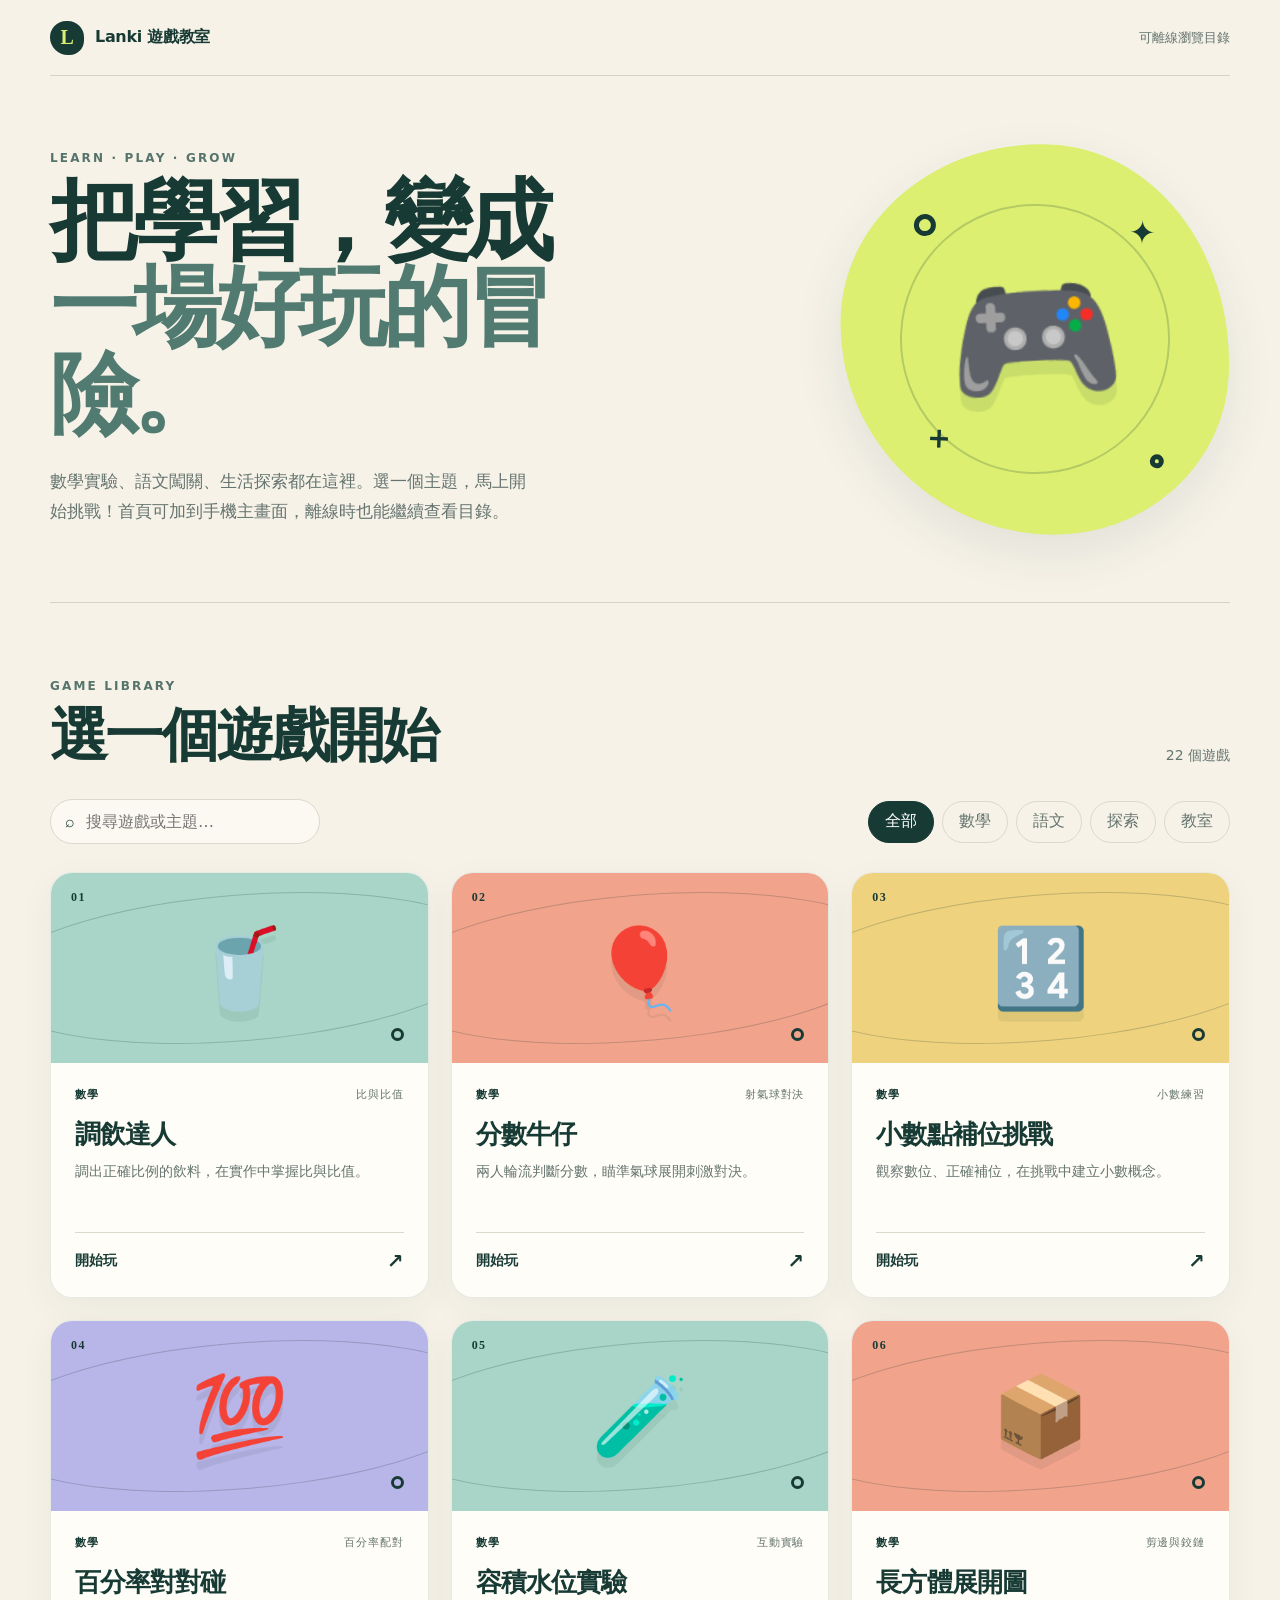
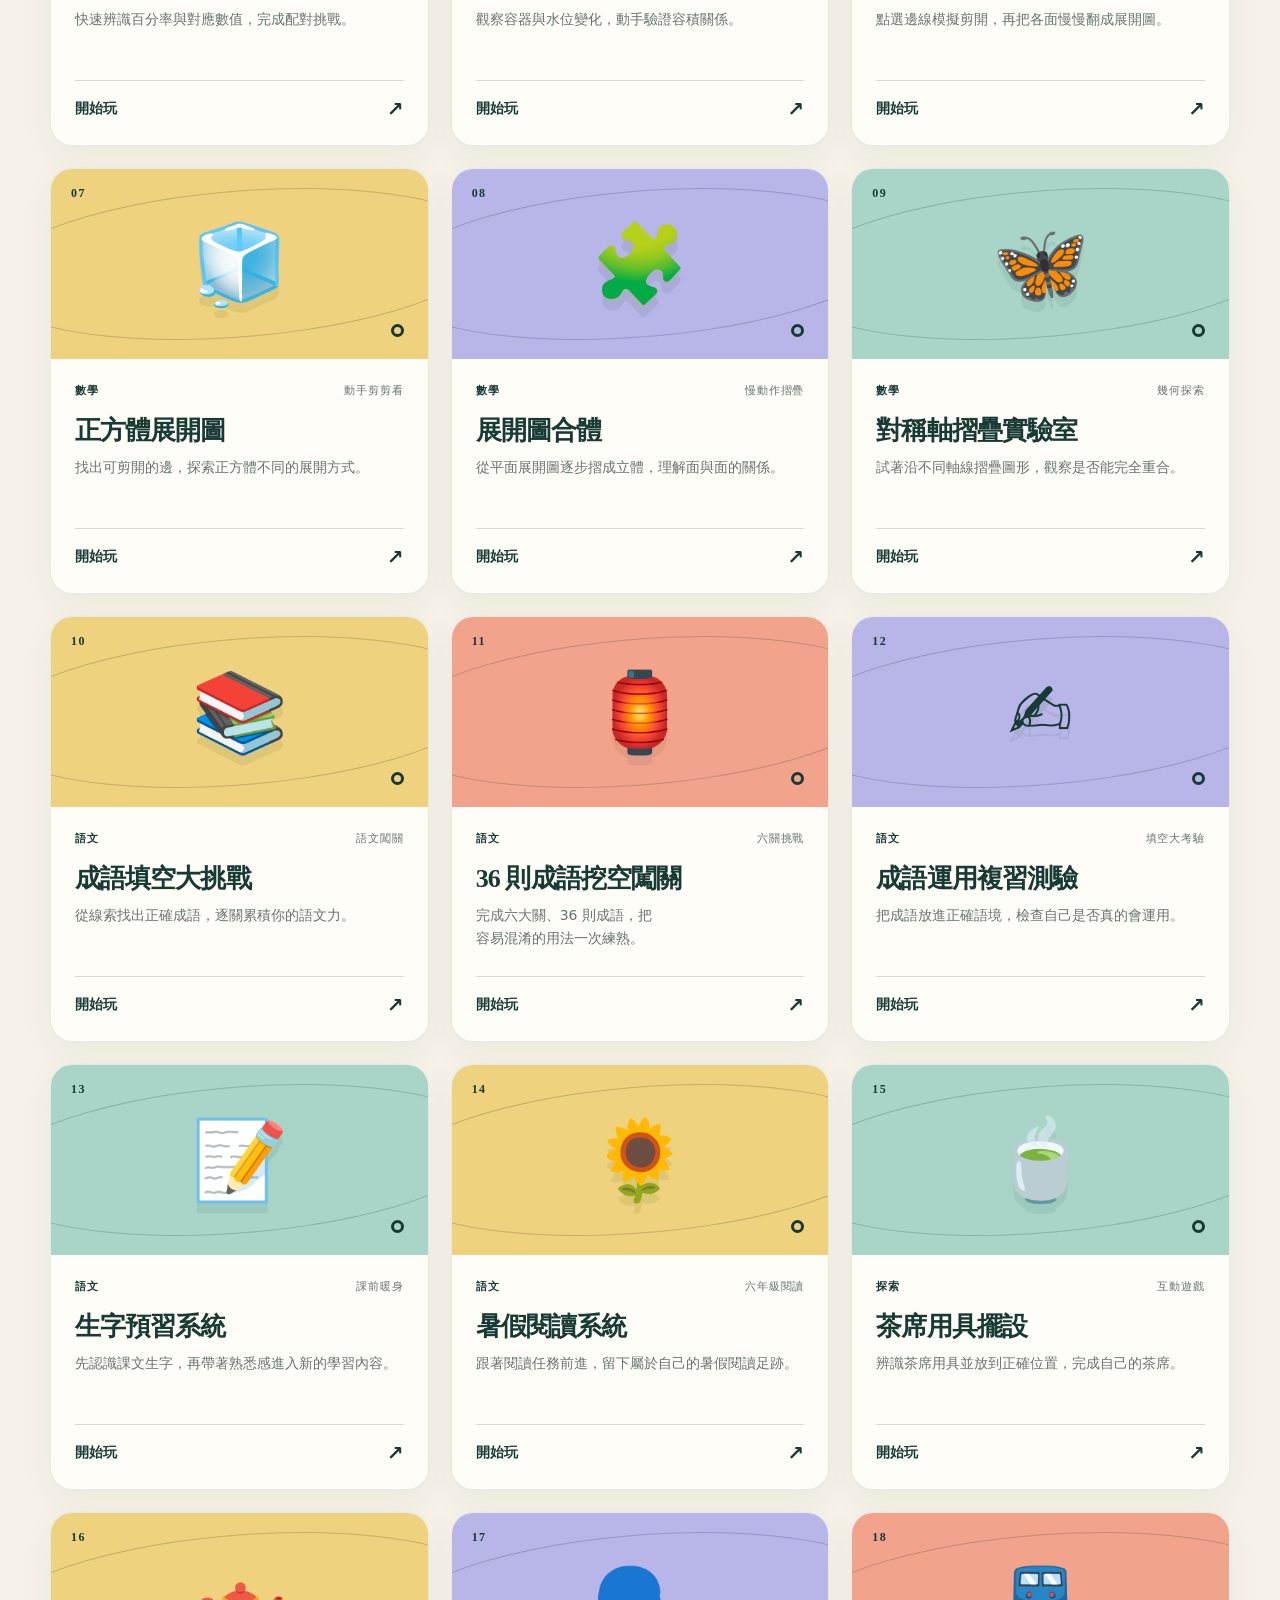
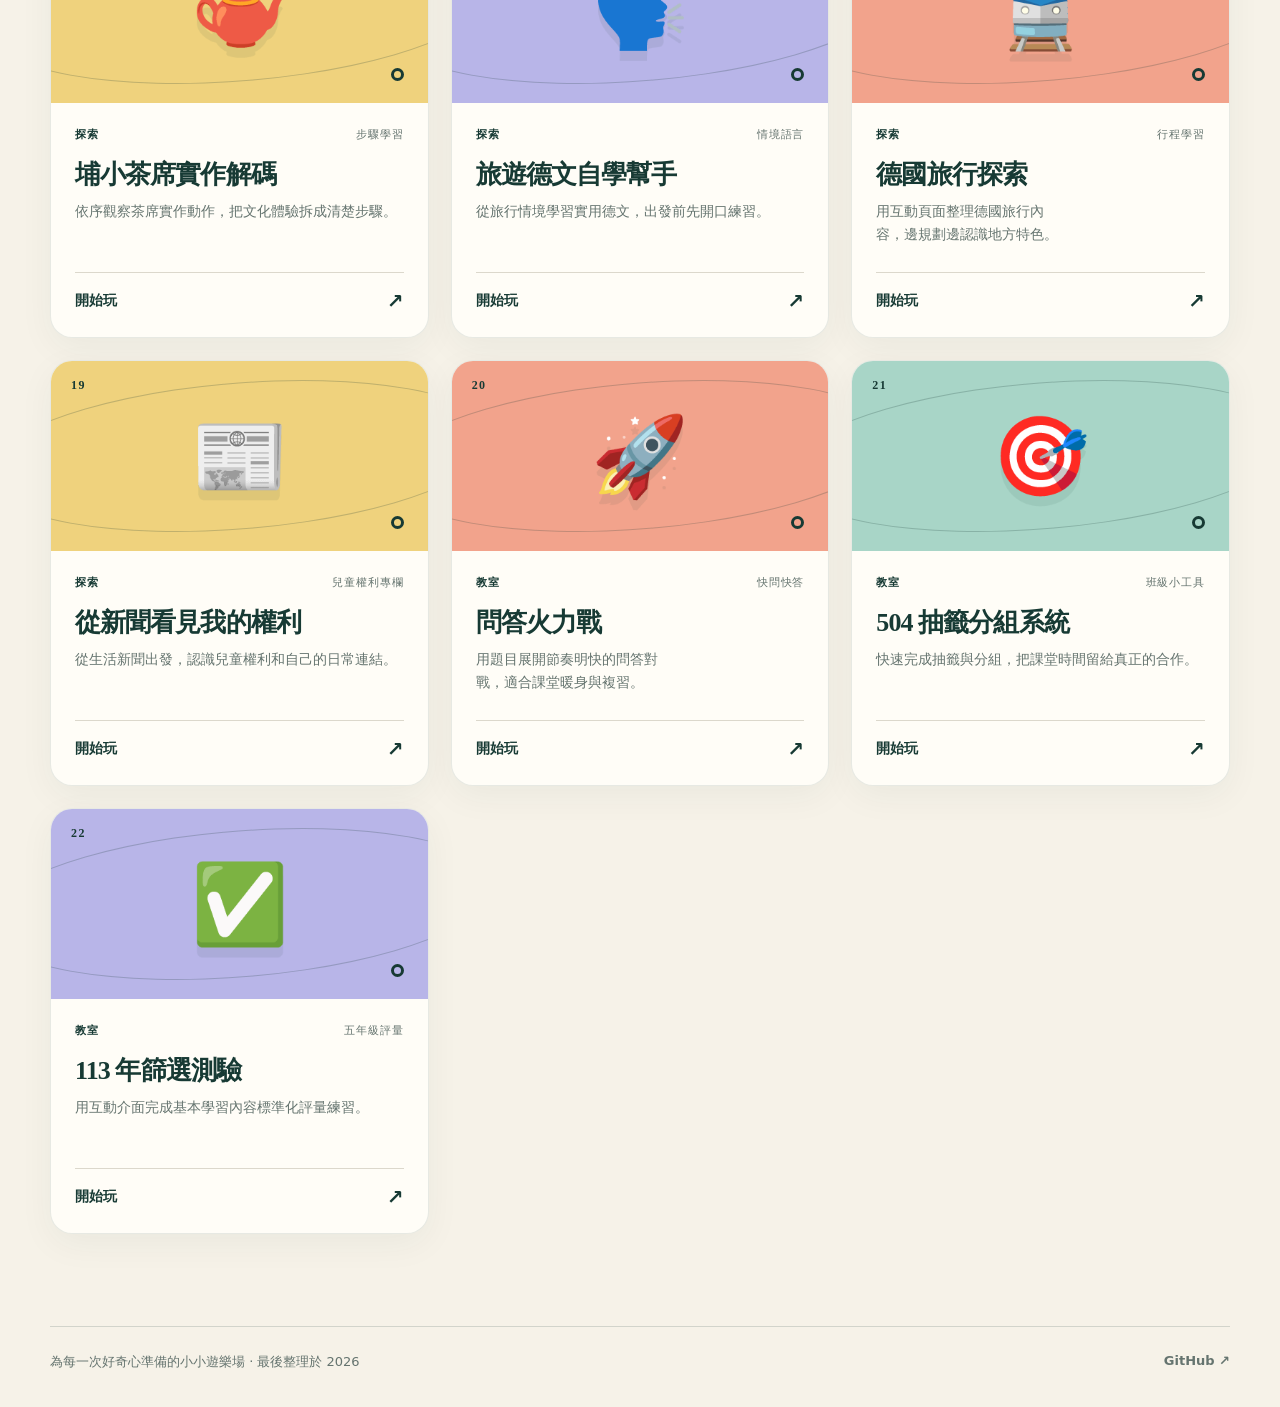
==== index.html @ d7f8d03d "建立 Lanki 遊戲教室總目錄" ====
<!doctype html>
<html lang="zh-Hant">
<head>
  <meta charset="utf-8">
  <meta name="viewport" content="width=device-width, initial-scale=1, viewport-fit=cover">
  <meta name="theme-color" content="#173a34">
  <meta name="description" content="Lanki 老師的互動學習遊戲與教學工具總目錄。">
  <meta name="application-name" content="Lanki 遊戲教室">
  <meta name="apple-mobile-web-app-capable" content="yes">
  <meta name="apple-mobile-web-app-status-bar-style" content="default">
  <meta property="og:type" content="website">
  <meta property="og:locale" content="zh_TW">
  <meta property="og:title" content="Lanki 遊戲教室">
  <meta property="og:description" content="把學習，變成一場好玩的冒險。數學、語文與生活探索遊戲都在這裡。">
  <meta property="og:url" content="https://lanki20.github.io/lankigame/">
  <meta property="og:image" content="https://lanki20.github.io/lankigame/og.jpg">
  <meta name="twitter:card" content="summary_large_image">
  <meta name="twitter:title" content="Lanki 遊戲教室">
  <meta name="twitter:description" content="把學習，變成一場好玩的冒險。">
  <meta name="twitter:image" content="https://lanki20.github.io/lankigame/og.jpg">
  <title>Lanki 遊戲教室</title>
  <link rel="manifest" href="./manifest.webmanifest">
  <link rel="stylesheet" href="./styles.css">
</head>
<body>
  <a class="skip-link" href="#games">跳到遊戲列表</a>
  <header class="site-header">
    <a class="brand" href="./" aria-label="Lanki 遊戲教室首頁">
      <span class="brand-mark" aria-hidden="true">L</span>
      <span>Lanki 遊戲教室</span>
    </a>
    <span class="online-state" id="onlineState">可離線瀏覽目錄</span>
  </header>

  <main>
    <section class="hero" aria-labelledby="pageTitle">
      <div class="hero-copy">
        <p class="eyebrow">LEARN · PLAY · GROW</p>
        <h1 id="pageTitle">把學習，變成<br><span>一場好玩的冒險。</span></h1>
        <p class="hero-text">數學實驗、語文闖關、生活探索都在這裡。選一個主題，馬上開始挑戰！首頁可加到手機主畫面，離線時也能繼續查看目錄。</p>
      </div>
      <div class="hero-card" aria-hidden="true">
        <span class="orbit orbit-one"></span>
        <span class="orbit orbit-two"></span>
        <span class="hero-emoji">🎮</span>
        <span class="spark spark-one">✦</span>
        <span class="spark spark-two">＋</span>
      </div>
    </section>

    <section class="catalog" id="games" aria-labelledby="catalogTitle">
      <div class="catalog-heading">
        <div>
          <p class="eyebrow">GAME LIBRARY</p>
          <h2 id="catalogTitle">選一個遊戲開始</h2>
        </div>
        <p class="game-count" id="gameCount" aria-live="polite"></p>
      </div>

      <div class="toolbar">
        <label class="search-box">
          <span aria-hidden="true">⌕</span>
          <span class="sr-only">搜尋遊戲</span>
          <input id="searchInput" type="search" placeholder="搜尋遊戲或主題…" autocomplete="off">
        </label>
        <div class="filters" id="filters" aria-label="遊戲分類"></div>
      </div>

      <div class="game-grid" id="gameGrid"></div>
      <p class="empty-state" id="emptyState" hidden>找不到符合的遊戲，換個關鍵字試試看。</p>
    </section>
  </main>

  <footer>
    <p>為每一次好奇心準備的小小遊樂場 · 最後整理於 2026</p>
    <a href="https://github.com/lanki20" target="_blank" rel="noopener">GitHub ↗</a>
  </footer>

  <script src="./games.js"></script>
  <script src="./app.js"></script>
</body>
</html>
---- styles.css ----
:root {
  --ink: #173a34;
  --muted: #65746f;
  --paper: #f6f2e8;
  --white: #fffdf7;
  --line: #dcd8cc;
  --lime: #dcef70;
  --mint: #a8d5c7;
  --coral: #f2a38c;
  --gold: #efd27d;
  --lavender: #b8b5e8;
  --shadow: 0 18px 50px rgba(23, 58, 52, .09);
}

* { box-sizing: border-box; }
html { scroll-behavior: smooth; }
body {
  margin: 0;
  color: var(--ink);
  background: var(--paper);
  font-family: "Noto Sans TC", "PingFang TC", "Microsoft JhengHei", system-ui, sans-serif;
  -webkit-font-smoothing: antialiased;
}
a { color: inherit; }
button, input { font: inherit; }
.sr-only, .skip-link:not(:focus) { position: absolute; width: 1px; height: 1px; padding: 0; margin: -1px; overflow: hidden; clip: rect(0,0,0,0); white-space: nowrap; border: 0; }
.skip-link:focus { position: fixed; z-index: 20; top: 12px; left: 12px; padding: 10px 14px; background: var(--ink); color: white; border-radius: 8px; }

.site-header {
  width: min(1180px, calc(100% - 40px));
  margin: 0 auto;
  min-height: 76px;
  display: flex;
  align-items: center;
  justify-content: space-between;
  border-bottom: 1px solid rgba(23, 58, 52, .16);
}
.brand { display: inline-flex; align-items: center; gap: 11px; font-weight: 800; text-decoration: none; letter-spacing: -.02em; }
.brand-mark { width: 34px; height: 34px; display: grid; place-items: center; border-radius: 50% 50% 45% 55%; background: var(--ink); color: var(--lime); font-family: Georgia, serif; font-size: 20px; }
.online-state { color: var(--muted); font-size: 13px; }

main { width: min(1180px, calc(100% - 40px)); margin: 0 auto; }
.hero { min-height: 510px; display: grid; grid-template-columns: 1.16fr .84fr; gap: 72px; align-items: center; padding: 68px 0; }
.eyebrow { margin: 0 0 14px; font-size: 12px; font-weight: 900; letter-spacing: .18em; color: #56746b; }
h1, h2, h3, p { text-wrap: balance; }
h1 { margin: 0; max-width: 780px; font-family: Georgia, "Noto Serif TC", serif; font-size: clamp(48px, 7vw, 88px); line-height: .98; letter-spacing: -.055em; font-weight: 700; }
h1 span { color: #517a70; }
.hero-text { max-width: 590px; margin: 28px 0 0; color: var(--muted); font-size: 17px; line-height: 1.8; }
.hero-card { position: relative; aspect-ratio: 1; max-width: 390px; justify-self: end; width: 100%; display: grid; place-items: center; overflow: hidden; border-radius: 52% 48% 45% 55% / 46% 57% 43% 54%; background: var(--lime); box-shadow: var(--shadow); transform: rotate(2deg); }
.hero-card::before { content: ""; position: absolute; width: 68%; aspect-ratio: 1; border: 2px solid rgba(23,58,52,.2); border-radius: 50%; }
.hero-emoji { position: relative; font-size: clamp(84px, 12vw, 142px); filter: drop-shadow(0 14px 0 rgba(23,58,52,.1)); transform: rotate(-5deg); }
.orbit { position: absolute; width: 22px; height: 22px; border: 5px solid var(--ink); border-radius: 50%; }
.orbit-one { top: 19%; left: 18%; }.orbit-two { right: 16%; bottom: 18%; width: 14px; height: 14px; }
.spark { position: absolute; color: var(--ink); font-size: 32px; font-weight: 900; }.spark-one { right: 20%; top: 17%; }.spark-two { left: 22%; bottom: 18%; }

.catalog { padding: 76px 0 92px; border-top: 1px solid rgba(23, 58, 52, .16); }
.catalog-heading { display: flex; justify-content: space-between; align-items: end; gap: 24px; }
h2 { margin: 0; font-family: Georgia, "Noto Serif TC", serif; font-size: clamp(34px, 5vw, 58px); line-height: 1; letter-spacing: -.045em; }
.game-count { margin: 0; color: var(--muted); font-size: 14px; }
.toolbar { margin: 34px 0 28px; display: flex; align-items: center; gap: 14px; justify-content: space-between; }
.search-box { min-width: 270px; display: flex; align-items: center; gap: 9px; padding: 11px 14px; border: 1px solid var(--line); border-radius: 999px; background: rgba(255,253,247,.7); }
.search-box input { width: 100%; border: 0; outline: 0; background: transparent; color: var(--ink); }
.filters { display: flex; gap: 8px; flex-wrap: wrap; justify-content: flex-end; }
.filter-button { min-height: 42px; padding: 8px 16px; border: 1px solid var(--line); border-radius: 999px; background: transparent; color: var(--muted); cursor: pointer; }
.filter-button[aria-pressed="true"] { border-color: var(--ink); background: var(--ink); color: white; }
.filter-button:focus-visible, .play-link:focus-visible, .search-box:focus-within { outline: 3px solid var(--lime); outline-offset: 3px; }

.game-grid { display: grid; grid-template-columns: repeat(3, 1fr); gap: 22px; }
.game-card { overflow: hidden; background: var(--white); border: 1px solid rgba(23, 58, 52, .1); border-radius: 22px; box-shadow: 0 10px 35px rgba(23,58,52,.05); animation: card-in .45s ease both; animation-delay: var(--delay); }
.game-card:hover .card-icon { transform: translateY(-6px) rotate(-5deg); }
.card-visual { position: relative; height: 190px; display: grid; place-items: center; overflow: hidden; background: var(--card-color, var(--mint)); }
.tone-mint { --card-color: var(--mint); }.tone-coral { --card-color: var(--coral); }.tone-gold { --card-color: var(--gold); }.tone-lavender { --card-color: var(--lavender); }
.card-visual::after { content: ""; position: absolute; inset: 22px; border: 1px solid rgba(23,58,52,.22); border-radius: 50%; transform: scaleX(1.55) rotate(-8deg); }
.card-number { position: absolute; top: 18px; left: 20px; font: 700 12px/1 Georgia, serif; letter-spacing: .12em; }
.card-icon { position: relative; z-index: 1; font-size: 78px; filter: drop-shadow(0 10px 0 rgba(23,58,52,.08)); transition: transform .25s ease; }
.card-dot { position: absolute; right: 24px; bottom: 22px; width: 13px; height: 13px; border: 3px solid var(--ink); border-radius: 50%; }
.card-body { padding: 24px; }
.card-meta { display: flex; justify-content: space-between; gap: 12px; color: var(--muted); font-size: 11px; letter-spacing: .08em; }
.card-meta span:first-child { color: var(--ink); font-weight: 800; }
.card-body h3 { margin: 15px 0 8px; font-family: Georgia, "Noto Serif TC", serif; font-size: 26px; letter-spacing: -.035em; }
.card-body p { min-height: 52px; margin: 0 0 20px; color: var(--muted); font-size: 14px; line-height: 1.65; }
.play-link { display: flex; justify-content: space-between; align-items: center; padding-top: 16px; border-top: 1px solid var(--line); text-decoration: none; font-weight: 800; font-size: 14px; }
.play-link span { font-size: 20px; transition: transform .2s ease; }.play-link:hover span { transform: translate(3px,-3px); }
.empty-state { text-align: center; color: var(--muted); padding: 48px 0; }

footer { width: min(1180px, calc(100% - 40px)); margin: 0 auto; padding: 26px 0 36px; border-top: 1px solid rgba(23,58,52,.16); display: flex; justify-content: space-between; gap: 20px; color: var(--muted); font-size: 13px; }
footer p { margin: 0; } footer a { font-weight: 800; text-decoration: none; }

@keyframes card-in { from { opacity: 0; transform: translateY(16px); } to { opacity: 1; transform: translateY(0); } }
@media (prefers-reduced-motion: reduce) { *, *::before, *::after { scroll-behavior: auto !important; animation-duration: .01ms !important; transition-duration: .01ms !important; } }
@media (max-width: 860px) {
  .hero { grid-template-columns: 1fr; gap: 42px; padding: 54px 0 64px; }
  .hero-card { max-width: 330px; justify-self: center; }
  .game-grid { grid-template-columns: repeat(2, 1fr); }
  .toolbar { align-items: stretch; flex-direction: column; }.filters { justify-content: flex-start; overflow-x: auto; flex-wrap: nowrap; padding-bottom: 4px; }.filter-button { flex: 0 0 auto; }
}
@media (max-width: 560px) {
  .site-header, main, footer { width: min(100% - 28px, 1180px); }
  .site-header { min-height: 64px; }.online-state { display: none; }
  .hero { min-height: 0; padding: 46px 0 56px; }.hero-card { max-width: 250px; }.hero-text { font-size: 15px; }
  .catalog { padding: 54px 0 64px; }.catalog-heading { align-items: flex-start; flex-direction: column; gap: 12px; }.toolbar { margin-top: 26px; }.search-box { min-width: 0; }
  .game-grid { grid-template-columns: 1fr; gap: 16px; }.game-card { display: grid; grid-template-columns: 122px 1fr; border-radius: 18px; }.card-visual { height: 100%; min-height: 205px; }.card-visual::after { inset: 34px 17px; transform: rotate(-8deg); }.card-icon { font-size: 53px; }.card-number { top: 15px; left: 15px; }.card-dot { right: 15px; bottom: 15px; }.card-body { padding: 20px 18px; }.card-body h3 { font-size: 22px; }.card-body p { min-height: 0; font-size: 13px; }.card-meta { flex-direction: column; gap: 4px; }.play-link { margin-top: 16px; }
  footer { flex-direction: column; }
}
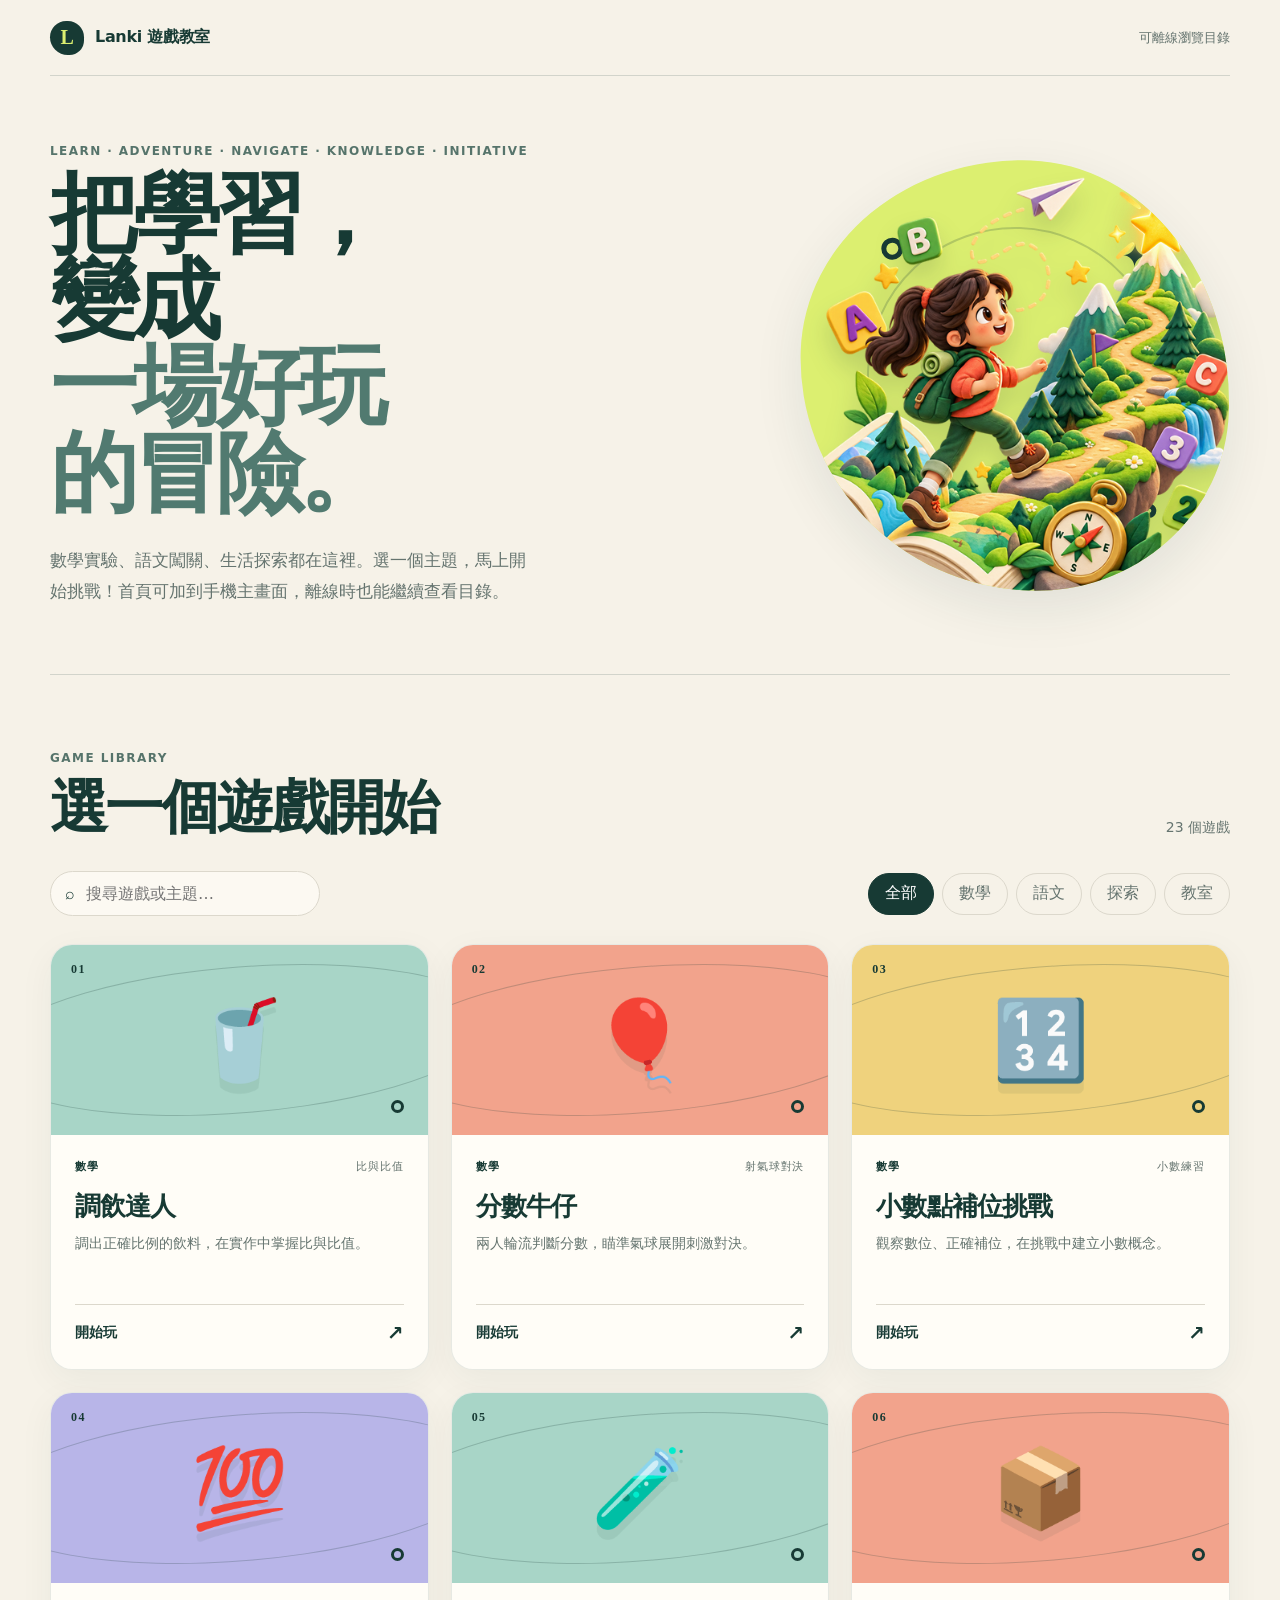
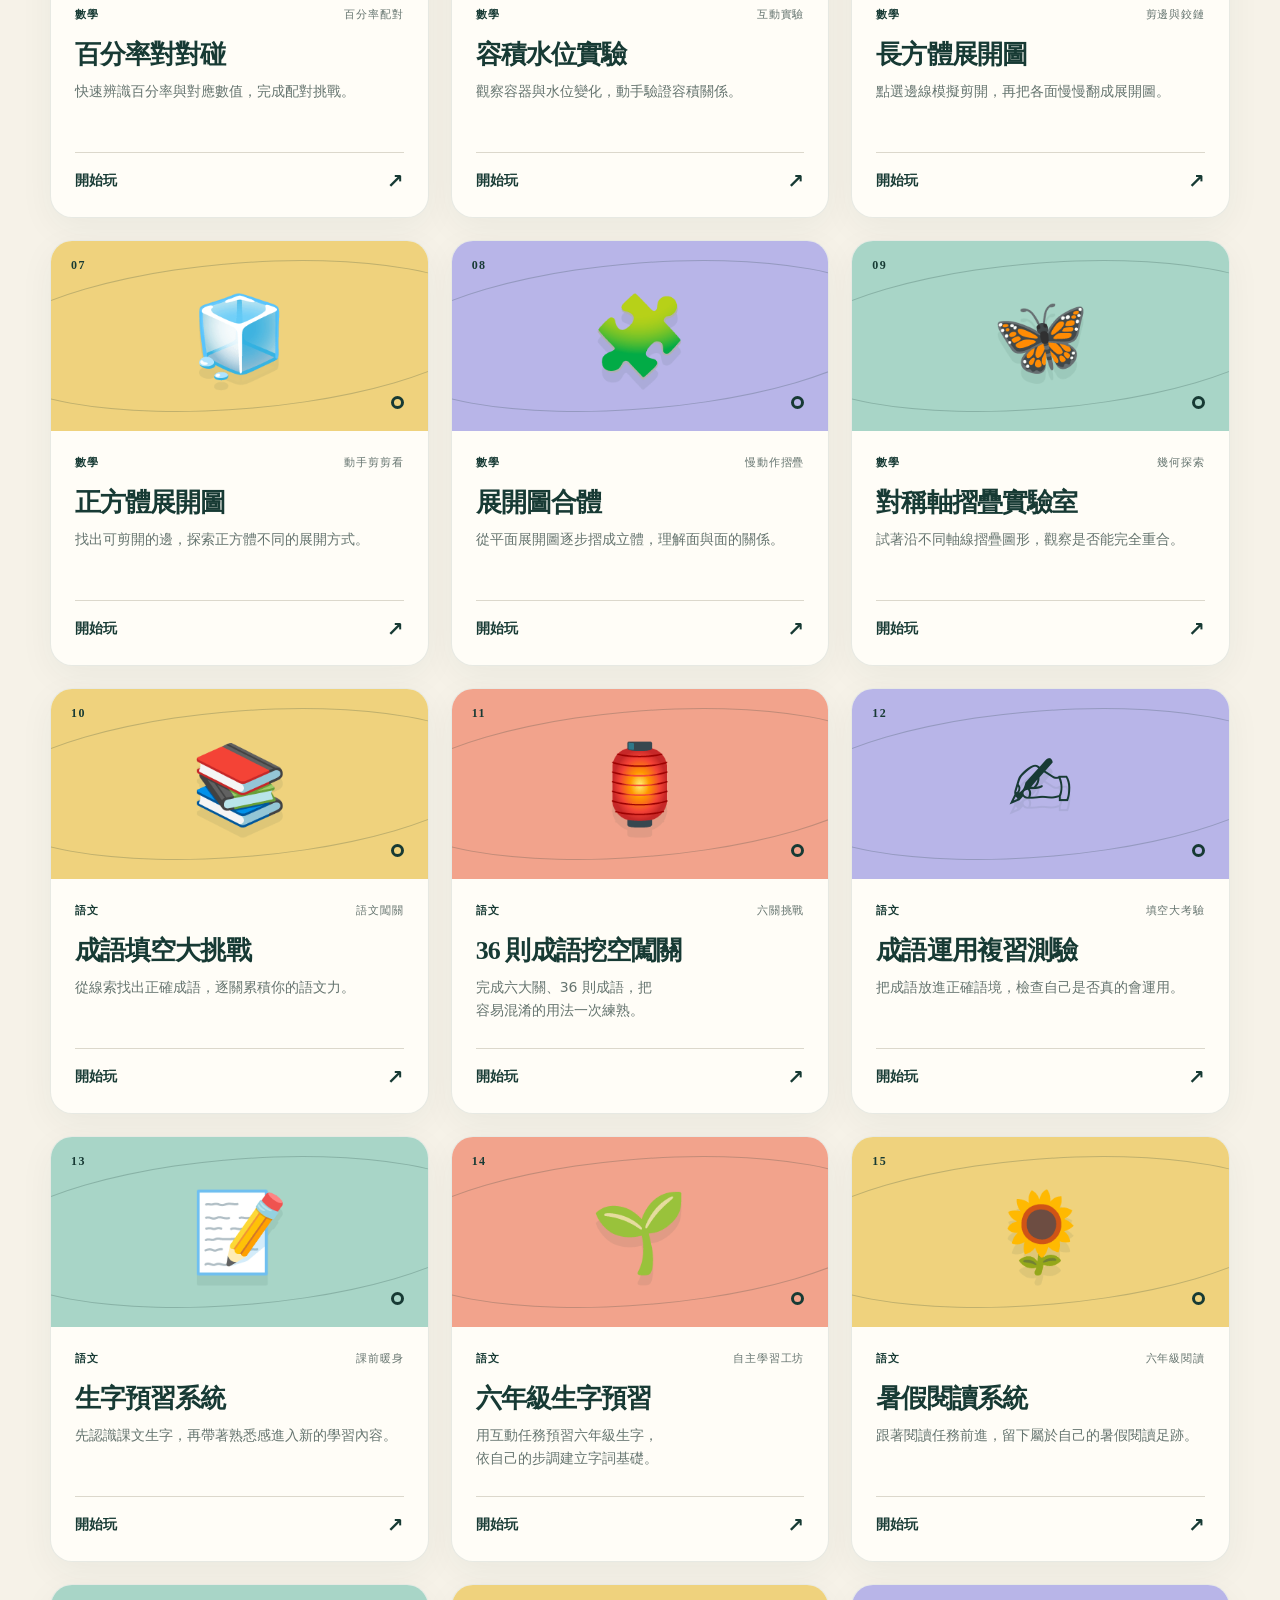
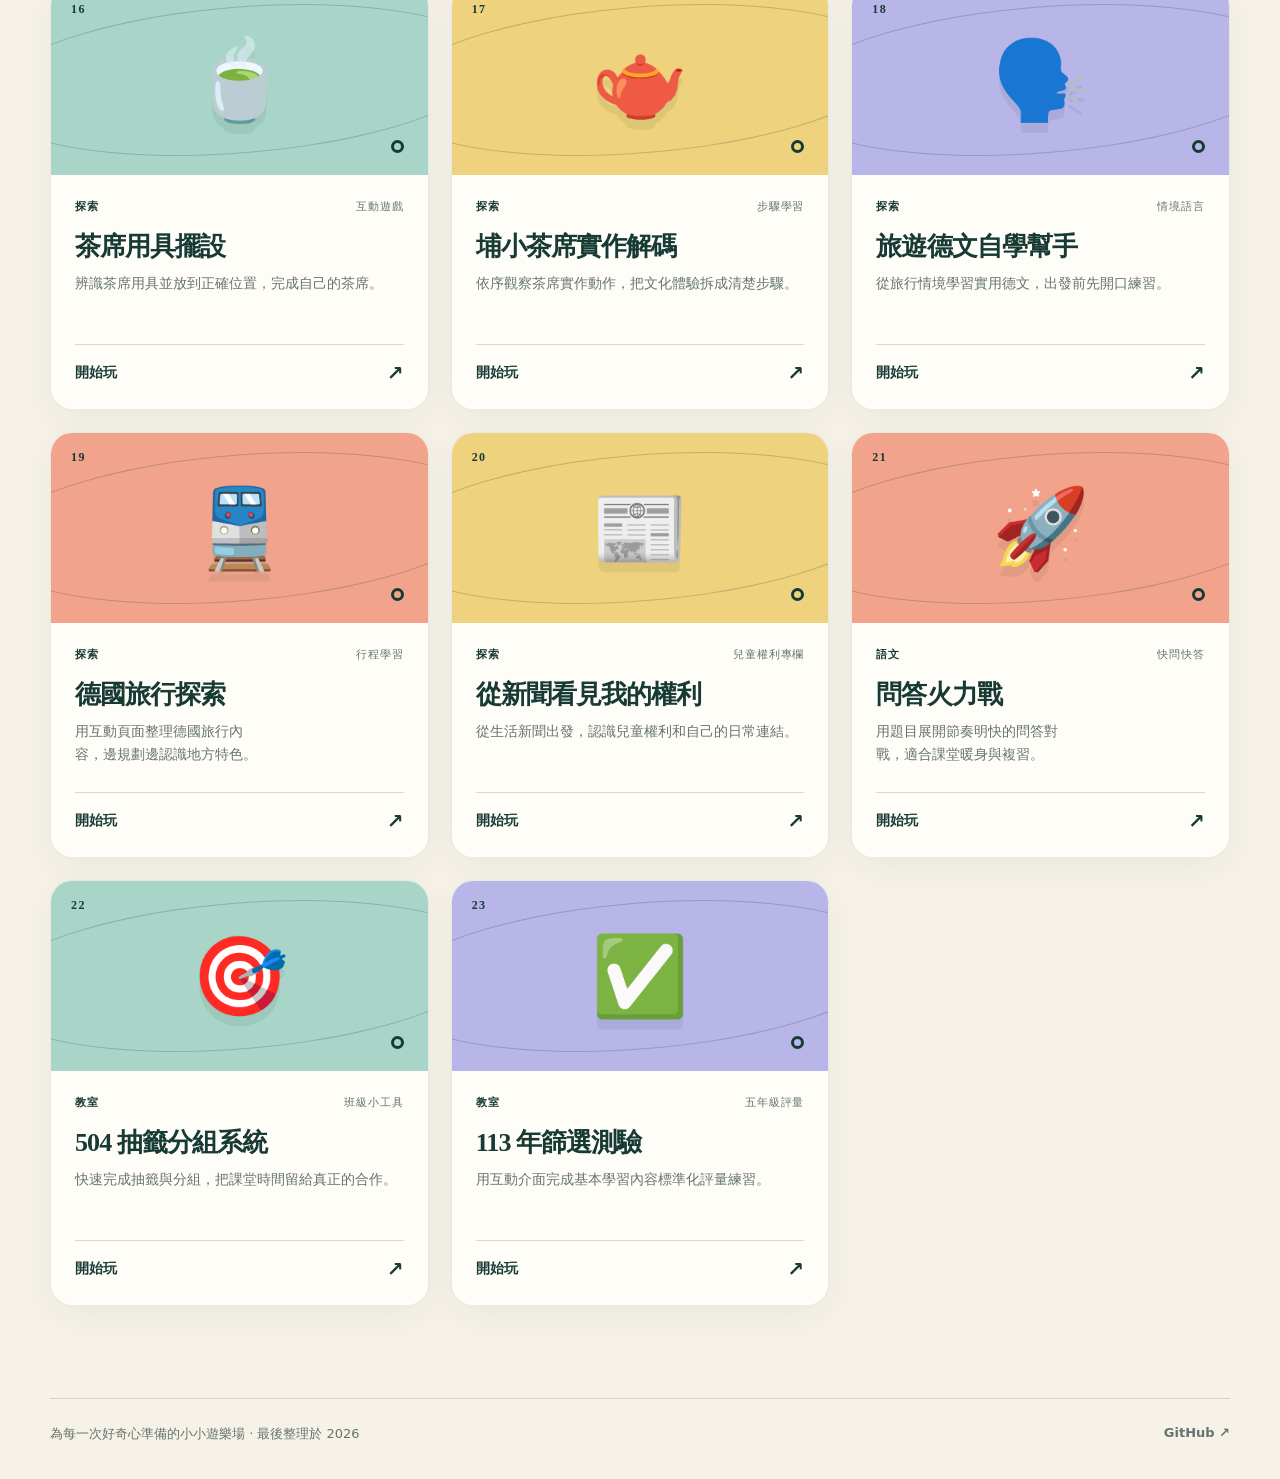
==== commit a7125cb4: "更新 LANKI 學習冒險首頁" ====
--- a/index.html
+++ b/index.html
@@ -13,14 +13,14 @@
   <meta property="og:title" content="Lanki 遊戲教室">
   <meta property="og:description" content="把學習，變成一場好玩的冒險。數學、語文與生活探索遊戲都在這裡。">
   <meta property="og:url" content="https://lanki20.github.io/lankigame/">
-  <meta property="og:image" content="https://lanki20.github.io/lankigame/og.jpg">
+  <meta property="og:image" content="https://lanki20.github.io/lankigame/og-v2.jpg">
   <meta name="twitter:card" content="summary_large_image">
   <meta name="twitter:title" content="Lanki 遊戲教室">
   <meta name="twitter:description" content="把學習，變成一場好玩的冒險。">
-  <meta name="twitter:image" content="https://lanki20.github.io/lankigame/og.jpg">
+  <meta name="twitter:image" content="https://lanki20.github.io/lankigame/og-v2.jpg">
   <title>Lanki 遊戲教室</title>
   <link rel="manifest" href="./manifest.webmanifest">
-  <link rel="stylesheet" href="./styles.css">
+  <link rel="stylesheet" href="./styles.css?v=3">
 </head>
 <body>
   <a class="skip-link" href="#games">跳到遊戲列表</a>
@@ -35,14 +35,18 @@
   <main>
     <section class="hero" aria-labelledby="pageTitle">
       <div class="hero-copy">
-        <p class="eyebrow">LEARN · PLAY · GROW</p>
-        <h1 id="pageTitle">把學習，變成<br><span>一場好玩的冒險。</span></h1>
+        <p class="eyebrow">LEARN · ADVENTURE · NAVIGATE · KNOWLEDGE · INITIATIVE</p>
+        <h1 id="pageTitle">
+          <span class="headline-line">把學習，</span>
+          <span class="headline-line">變成</span>
+          <span class="headline-line headline-accent">一場好玩的冒險。</span>
+        </h1>
         <p class="hero-text">數學實驗、語文闖關、生活探索都在這裡。選一個主題，馬上開始挑戰！首頁可加到手機主畫面，離線時也能繼續查看目錄。</p>
       </div>
       <div class="hero-card" aria-hidden="true">
         <span class="orbit orbit-one"></span>
         <span class="orbit orbit-two"></span>
-        <span class="hero-emoji">🎮</span>
+        <img class="hero-image" src="./hero-adventure.png" alt="女孩從書本踏上通往知識之星的冒險旅程">
         <span class="spark spark-one">✦</span>
         <span class="spark spark-two">＋</span>
       </div>
@@ -76,7 +80,7 @@
     <a href="https://github.com/lanki20" target="_blank" rel="noopener">GitHub ↗</a>
   </footer>
 
-  <script src="./games.js"></script>
+  <script src="./games.js?v=3"></script>
   <script src="./app.js"></script>
 </body>
 </html>
--- a/styles.css
+++ b/styles.css
@@ -20,9 +20,11 @@
   background: var(--paper);
   font-family: "Noto Sans TC", "PingFang TC", "Microsoft JhengHei", system-ui, sans-serif;
   -webkit-font-smoothing: antialiased;
+  caret-color: transparent;
 }
 a { color: inherit; }
 button, input { font: inherit; }
+input, textarea, [contenteditable="true"] { caret-color: auto; }
 .sr-only, .skip-link:not(:focus) { position: absolute; width: 1px; height: 1px; padding: 0; margin: -1px; overflow: hidden; clip: rect(0,0,0,0); white-space: nowrap; border: 0; }
 .skip-link:focus { position: fixed; z-index: 20; top: 12px; left: 12px; padding: 10px 14px; background: var(--ink); color: white; border-radius: 8px; }
 
@@ -41,14 +43,15 @@
 
 main { width: min(1180px, calc(100% - 40px)); margin: 0 auto; }
 .hero { min-height: 510px; display: grid; grid-template-columns: 1.16fr .84fr; gap: 72px; align-items: center; padding: 68px 0; }
-.eyebrow { margin: 0 0 14px; font-size: 12px; font-weight: 900; letter-spacing: .18em; color: #56746b; }
+.eyebrow { margin: 0 0 14px; font-size: clamp(9px, 1.2vw, 12px); font-weight: 900; letter-spacing: .12em; color: #56746b; }
 h1, h2, h3, p { text-wrap: balance; }
 h1 { margin: 0; max-width: 780px; font-family: Georgia, "Noto Serif TC", serif; font-size: clamp(48px, 7vw, 88px); line-height: .98; letter-spacing: -.055em; font-weight: 700; }
-h1 span { color: #517a70; }
+.headline-line { display: block; }
+h1 .headline-accent { color: #517a70; }
 .hero-text { max-width: 590px; margin: 28px 0 0; color: var(--muted); font-size: 17px; line-height: 1.8; }
-.hero-card { position: relative; aspect-ratio: 1; max-width: 390px; justify-self: end; width: 100%; display: grid; place-items: center; overflow: hidden; border-radius: 52% 48% 45% 55% / 46% 57% 43% 54%; background: var(--lime); box-shadow: var(--shadow); transform: rotate(2deg); }
+.hero-card { position: relative; aspect-ratio: 1; max-width: 430px; justify-self: end; width: 100%; display: grid; place-items: center; overflow: hidden; border-radius: 52% 48% 45% 55% / 46% 57% 43% 54%; background: var(--lime); box-shadow: var(--shadow); transform: rotate(2deg); }
 .hero-card::before { content: ""; position: absolute; width: 68%; aspect-ratio: 1; border: 2px solid rgba(23,58,52,.2); border-radius: 50%; }
-.hero-emoji { position: relative; font-size: clamp(84px, 12vw, 142px); filter: drop-shadow(0 14px 0 rgba(23,58,52,.1)); transform: rotate(-5deg); }
+.hero-image { position: relative; z-index: 1; width: 112%; max-width: none; height: auto; filter: drop-shadow(0 15px 12px rgba(23,58,52,.16)); transform: rotate(-2deg); }
 .orbit { position: absolute; width: 22px; height: 22px; border: 5px solid var(--ink); border-radius: 50%; }
 .orbit-one { top: 19%; left: 18%; }.orbit-two { right: 16%; bottom: 18%; width: 14px; height: 14px; }
 .spark { position: absolute; color: var(--ink); font-size: 32px; font-weight: 900; }.spark-one { right: 20%; top: 17%; }.spark-two { left: 22%; bottom: 18%; }
@@ -98,6 +101,7 @@
   .site-header, main, footer { width: min(100% - 28px, 1180px); }
   .site-header { min-height: 64px; }.online-state { display: none; }
   .hero { min-height: 0; padding: 46px 0 56px; }.hero-card { max-width: 250px; }.hero-text { font-size: 15px; }
+  .hero-copy > .eyebrow { max-width: 330px; line-height: 1.7; }
   .catalog { padding: 54px 0 64px; }.catalog-heading { align-items: flex-start; flex-direction: column; gap: 12px; }.toolbar { margin-top: 26px; }.search-box { min-width: 0; }
   .game-grid { grid-template-columns: 1fr; gap: 16px; }.game-card { display: grid; grid-template-columns: 122px 1fr; border-radius: 18px; }.card-visual { height: 100%; min-height: 205px; }.card-visual::after { inset: 34px 17px; transform: rotate(-8deg); }.card-icon { font-size: 53px; }.card-number { top: 15px; left: 15px; }.card-dot { right: 15px; bottom: 15px; }.card-body { padding: 20px 18px; }.card-body h3 { font-size: 22px; }.card-body p { min-height: 0; font-size: 13px; }.card-meta { flex-direction: column; gap: 4px; }.play-link { margin-top: 16px; }
   footer { flex-direction: column; }
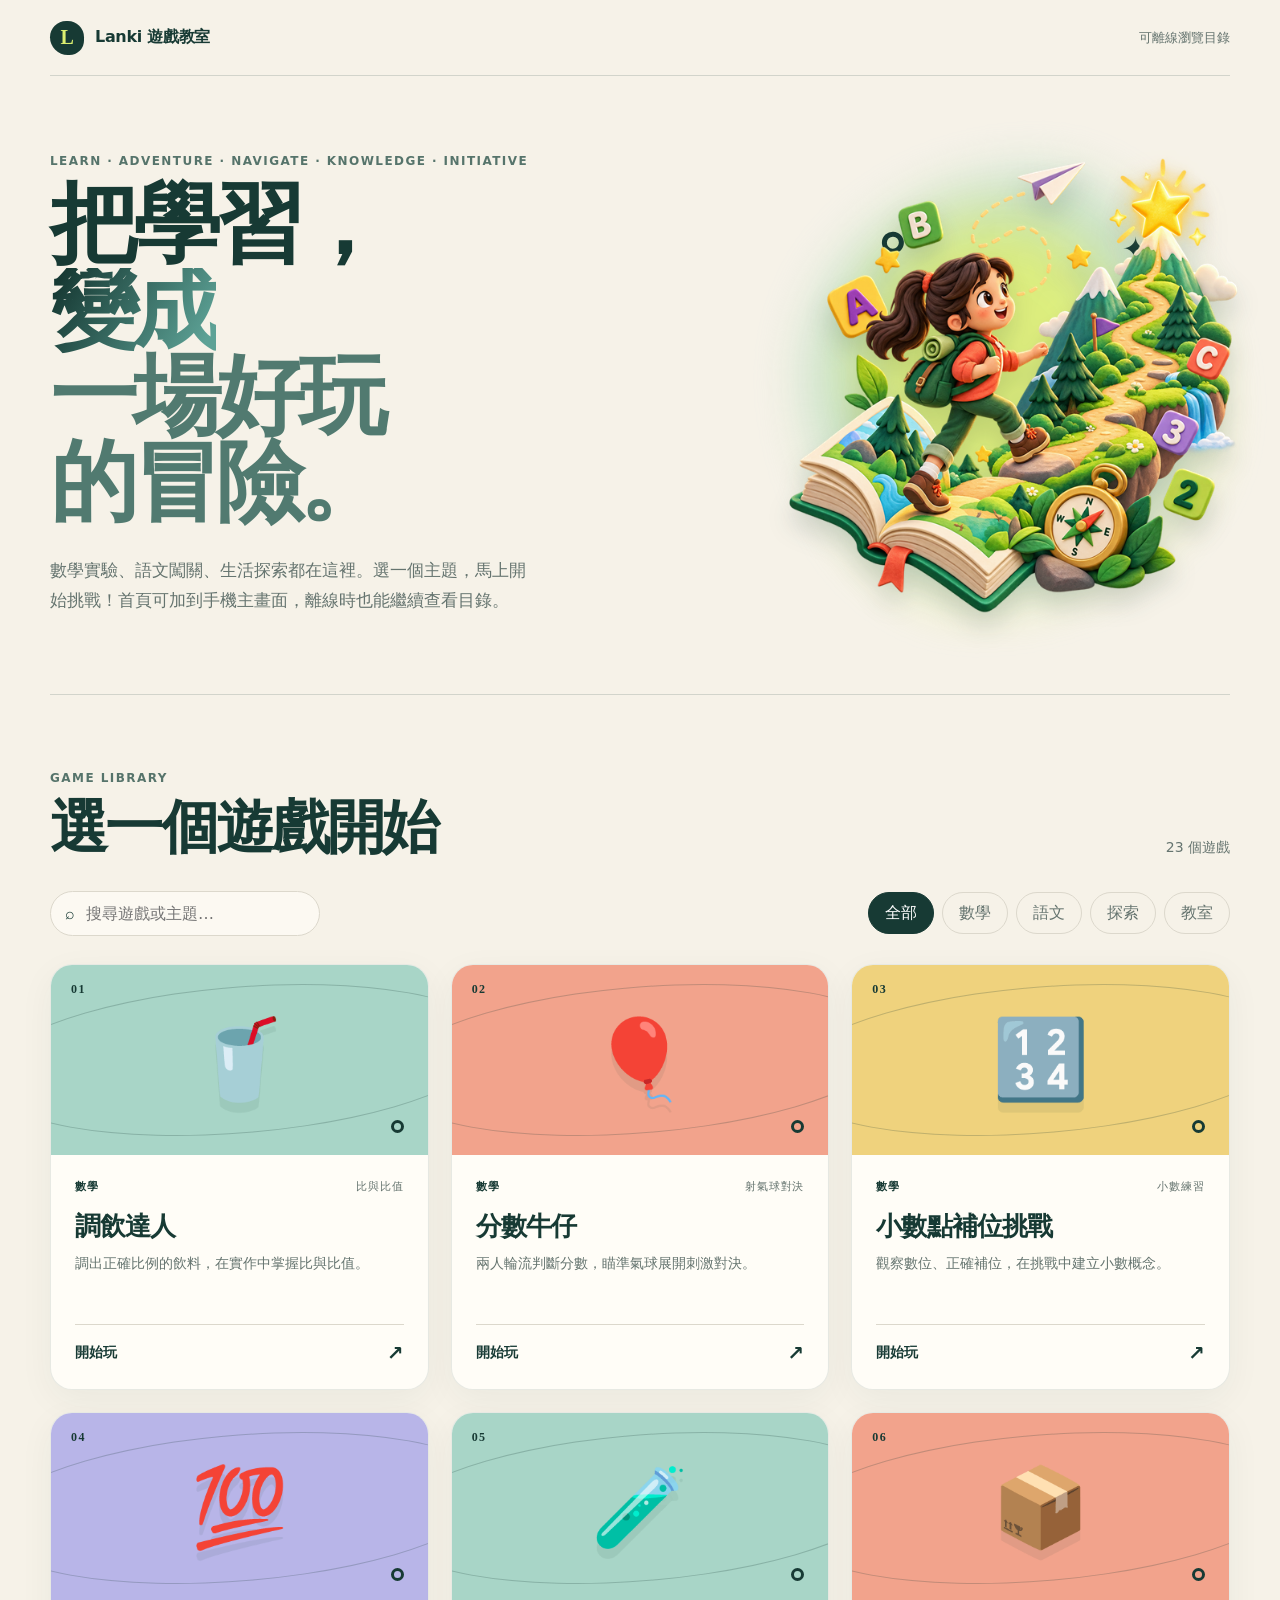
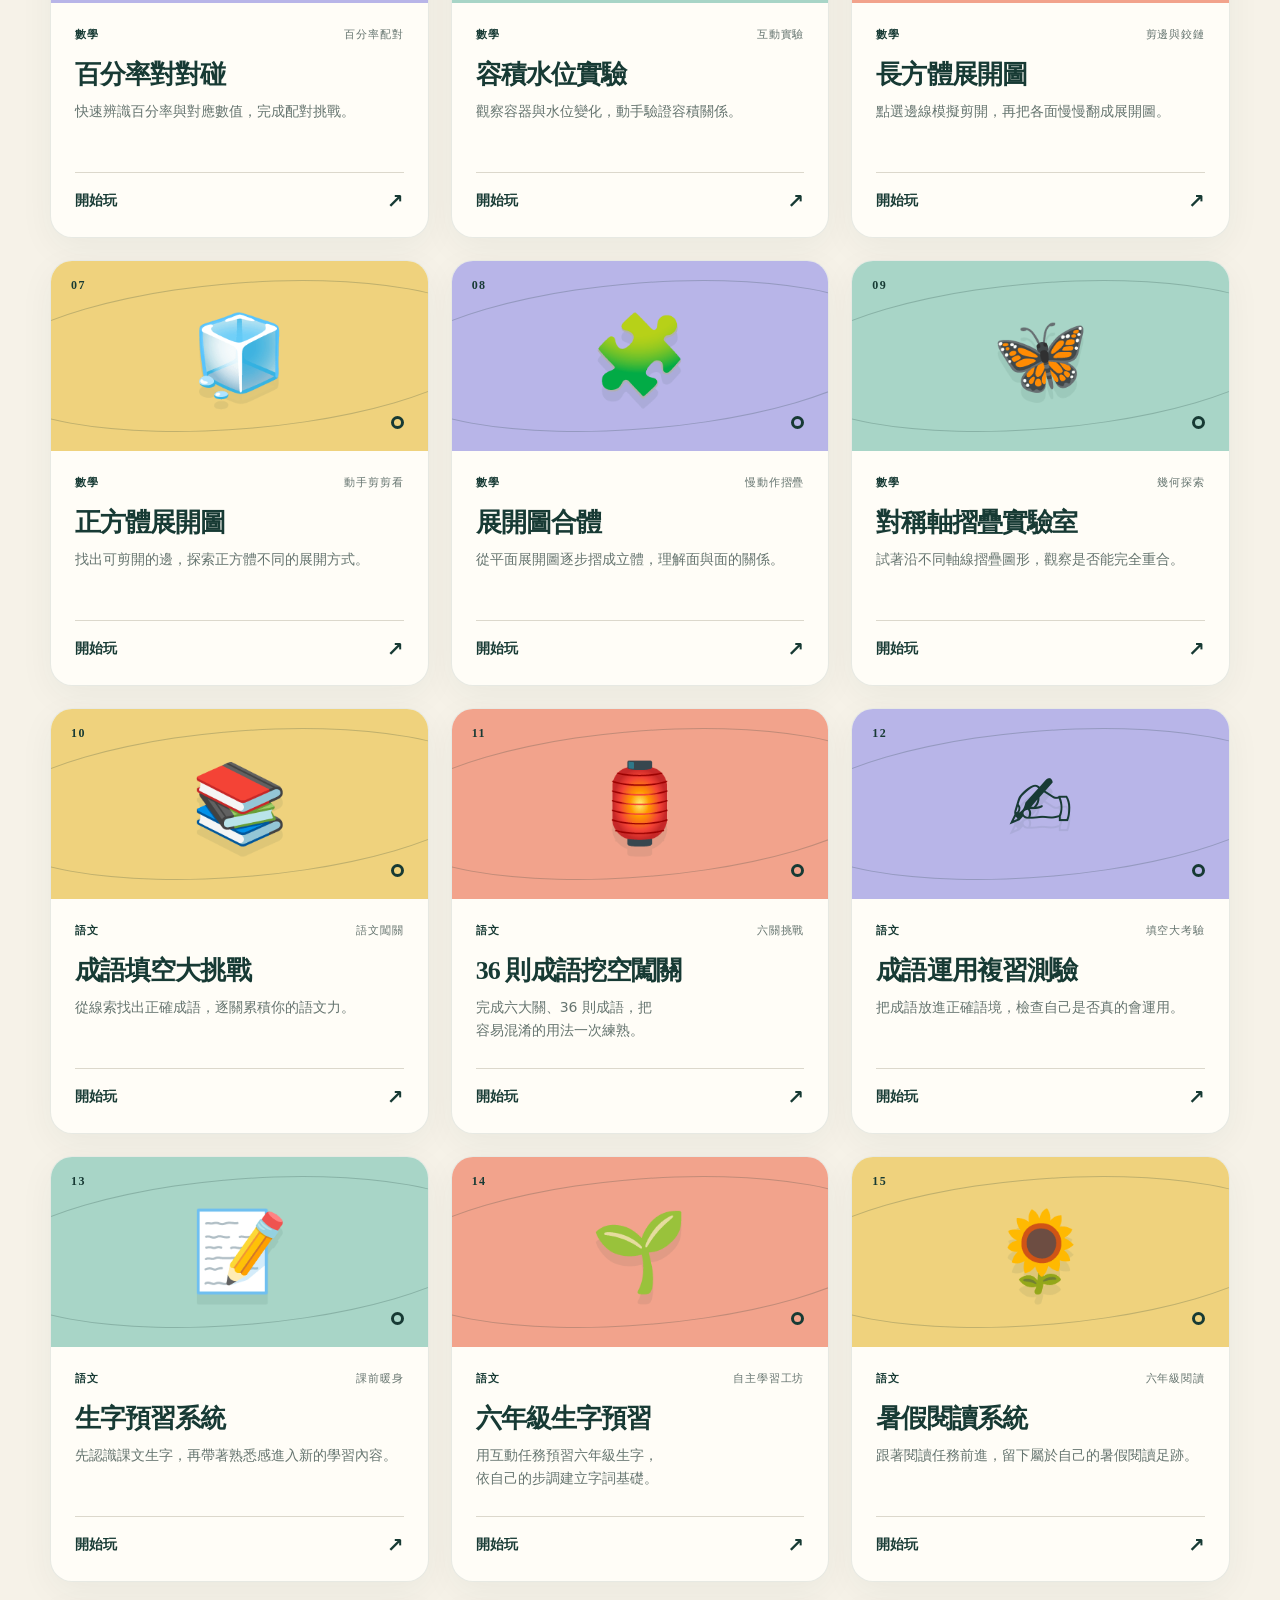
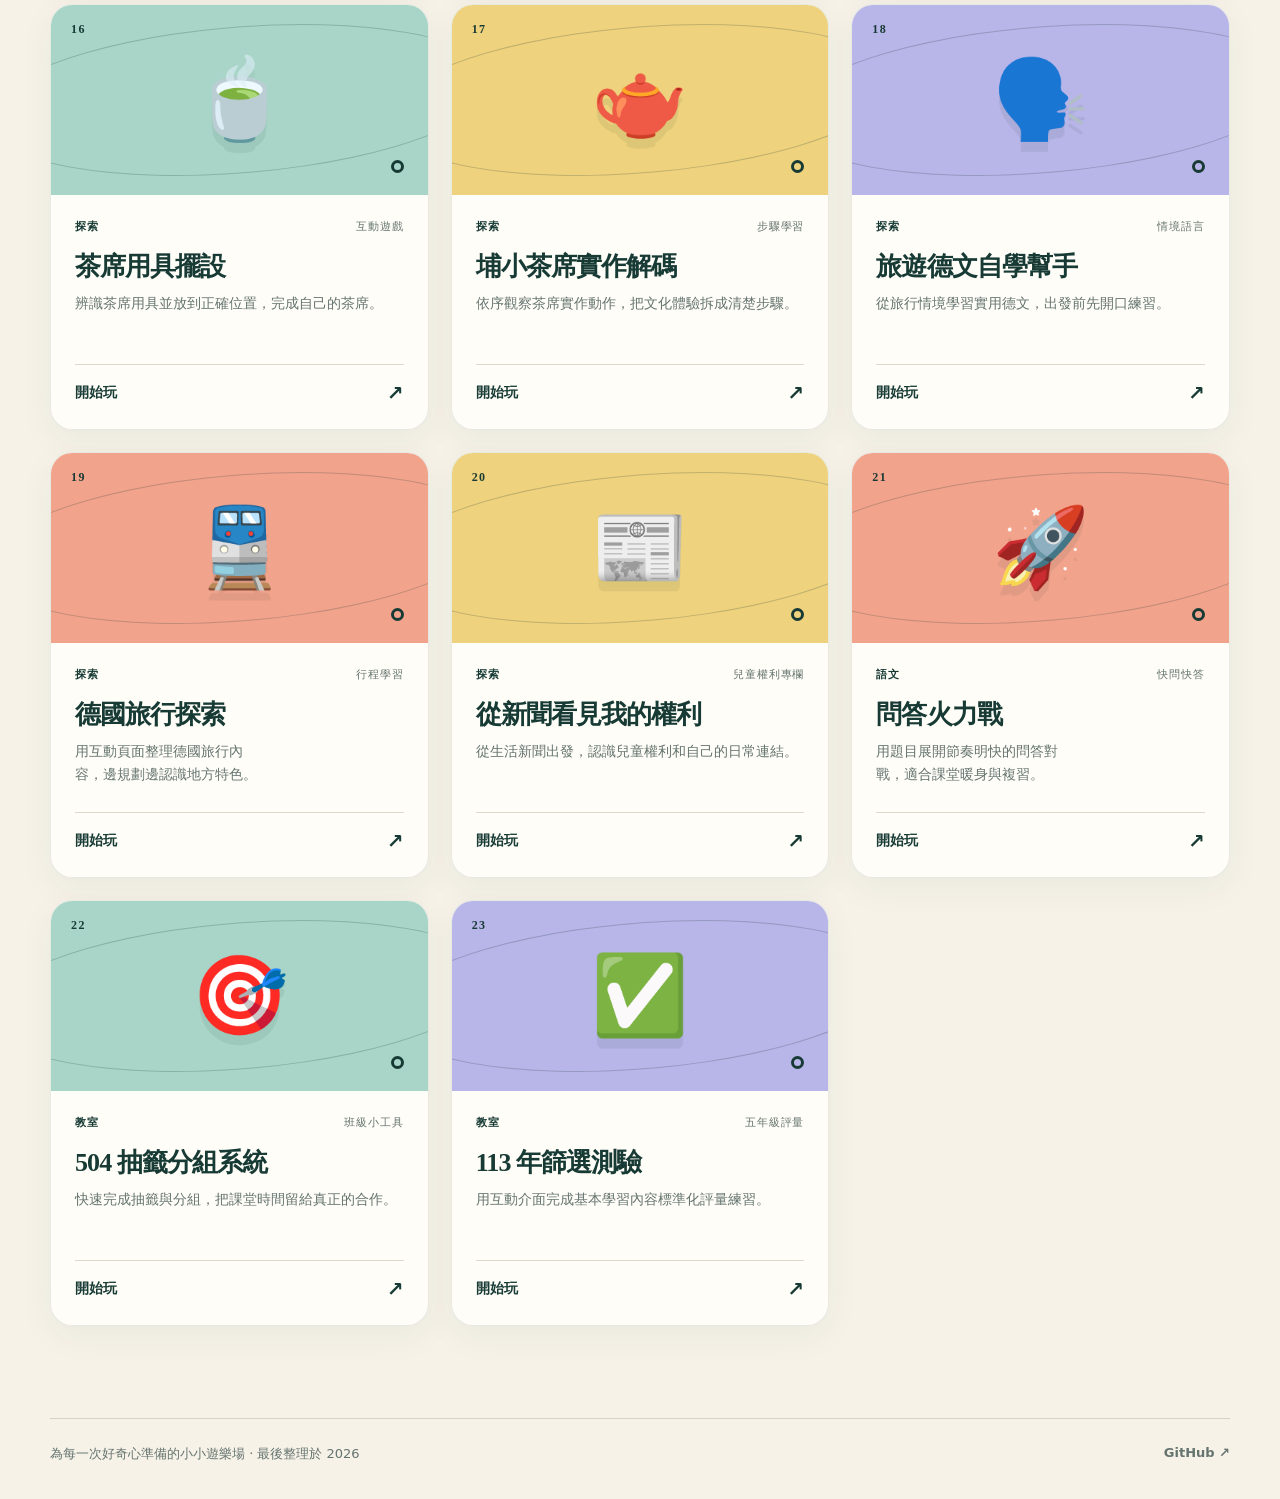
==== commit a9aa296d: "調整標題漸層與冒險主圖光暈" ====
--- a/index.html
+++ b/index.html
@@ -20,7 +20,7 @@
   <meta name="twitter:image" content="https://lanki20.github.io/lankigame/og-v2.jpg">
   <title>Lanki 遊戲教室</title>
   <link rel="manifest" href="./manifest.webmanifest">
-  <link rel="stylesheet" href="./styles.css?v=3">
+  <link rel="stylesheet" href="./styles.css?v=4">
 </head>
 <body>
   <a class="skip-link" href="#games">跳到遊戲列表</a>
@@ -38,7 +38,7 @@
         <p class="eyebrow">LEARN · ADVENTURE · NAVIGATE · KNOWLEDGE · INITIATIVE</p>
         <h1 id="pageTitle">
           <span class="headline-line">把學習，</span>
-          <span class="headline-line">變成</span>
+          <span class="headline-line headline-gradient">變成</span>
           <span class="headline-line headline-accent">一場好玩的冒險。</span>
         </h1>
         <p class="hero-text">數學實驗、語文闖關、生活探索都在這裡。選一個主題，馬上開始挑戰！首頁可加到手機主畫面，離線時也能繼續查看目錄。</p>
--- a/styles.css
+++ b/styles.css
@@ -47,10 +47,28 @@
 h1, h2, h3, p { text-wrap: balance; }
 h1 { margin: 0; max-width: 780px; font-family: Georgia, "Noto Serif TC", serif; font-size: clamp(48px, 7vw, 88px); line-height: .98; letter-spacing: -.055em; font-weight: 700; }
 .headline-line { display: block; }
+.headline-gradient {
+  width: fit-content;
+  color: transparent;
+  background: linear-gradient(120deg, #173a34 8%, #5da296 92%);
+  background-clip: text;
+  -webkit-background-clip: text;
+  -webkit-text-fill-color: transparent;
+}
 h1 .headline-accent { color: #517a70; }
 .hero-text { max-width: 590px; margin: 28px 0 0; color: var(--muted); font-size: 17px; line-height: 1.8; }
-.hero-card { position: relative; aspect-ratio: 1; max-width: 430px; justify-self: end; width: 100%; display: grid; place-items: center; overflow: hidden; border-radius: 52% 48% 45% 55% / 46% 57% 43% 54%; background: var(--lime); box-shadow: var(--shadow); transform: rotate(2deg); }
-.hero-card::before { content: ""; position: absolute; width: 68%; aspect-ratio: 1; border: 2px solid rgba(23,58,52,.2); border-radius: 50%; }
+.hero-card { position: relative; isolation: isolate; aspect-ratio: 1; max-width: 430px; justify-self: end; width: 100%; display: grid; place-items: center; overflow: visible; background: transparent; transform: rotate(2deg); }
+.hero-card::before {
+  content: "";
+  position: absolute;
+  z-index: 0;
+  inset: 5% 1% 2% 0;
+  border-radius: 58% 42% 61% 39% / 46% 58% 42% 54%;
+  background: radial-gradient(ellipse at 46% 44%, rgba(220,239,112,.96) 0 34%, rgba(168,213,199,.72) 53%, rgba(220,239,112,.3) 67%, rgba(246,242,232,0) 82%);
+  filter: blur(25px);
+  opacity: .92;
+  transform: rotate(-5deg) scale(.98);
+}
 .hero-image { position: relative; z-index: 1; width: 112%; max-width: none; height: auto; filter: drop-shadow(0 15px 12px rgba(23,58,52,.16)); transform: rotate(-2deg); }
 .orbit { position: absolute; width: 22px; height: 22px; border: 5px solid var(--ink); border-radius: 50%; }
 .orbit-one { top: 19%; left: 18%; }.orbit-two { right: 16%; bottom: 18%; width: 14px; height: 14px; }
